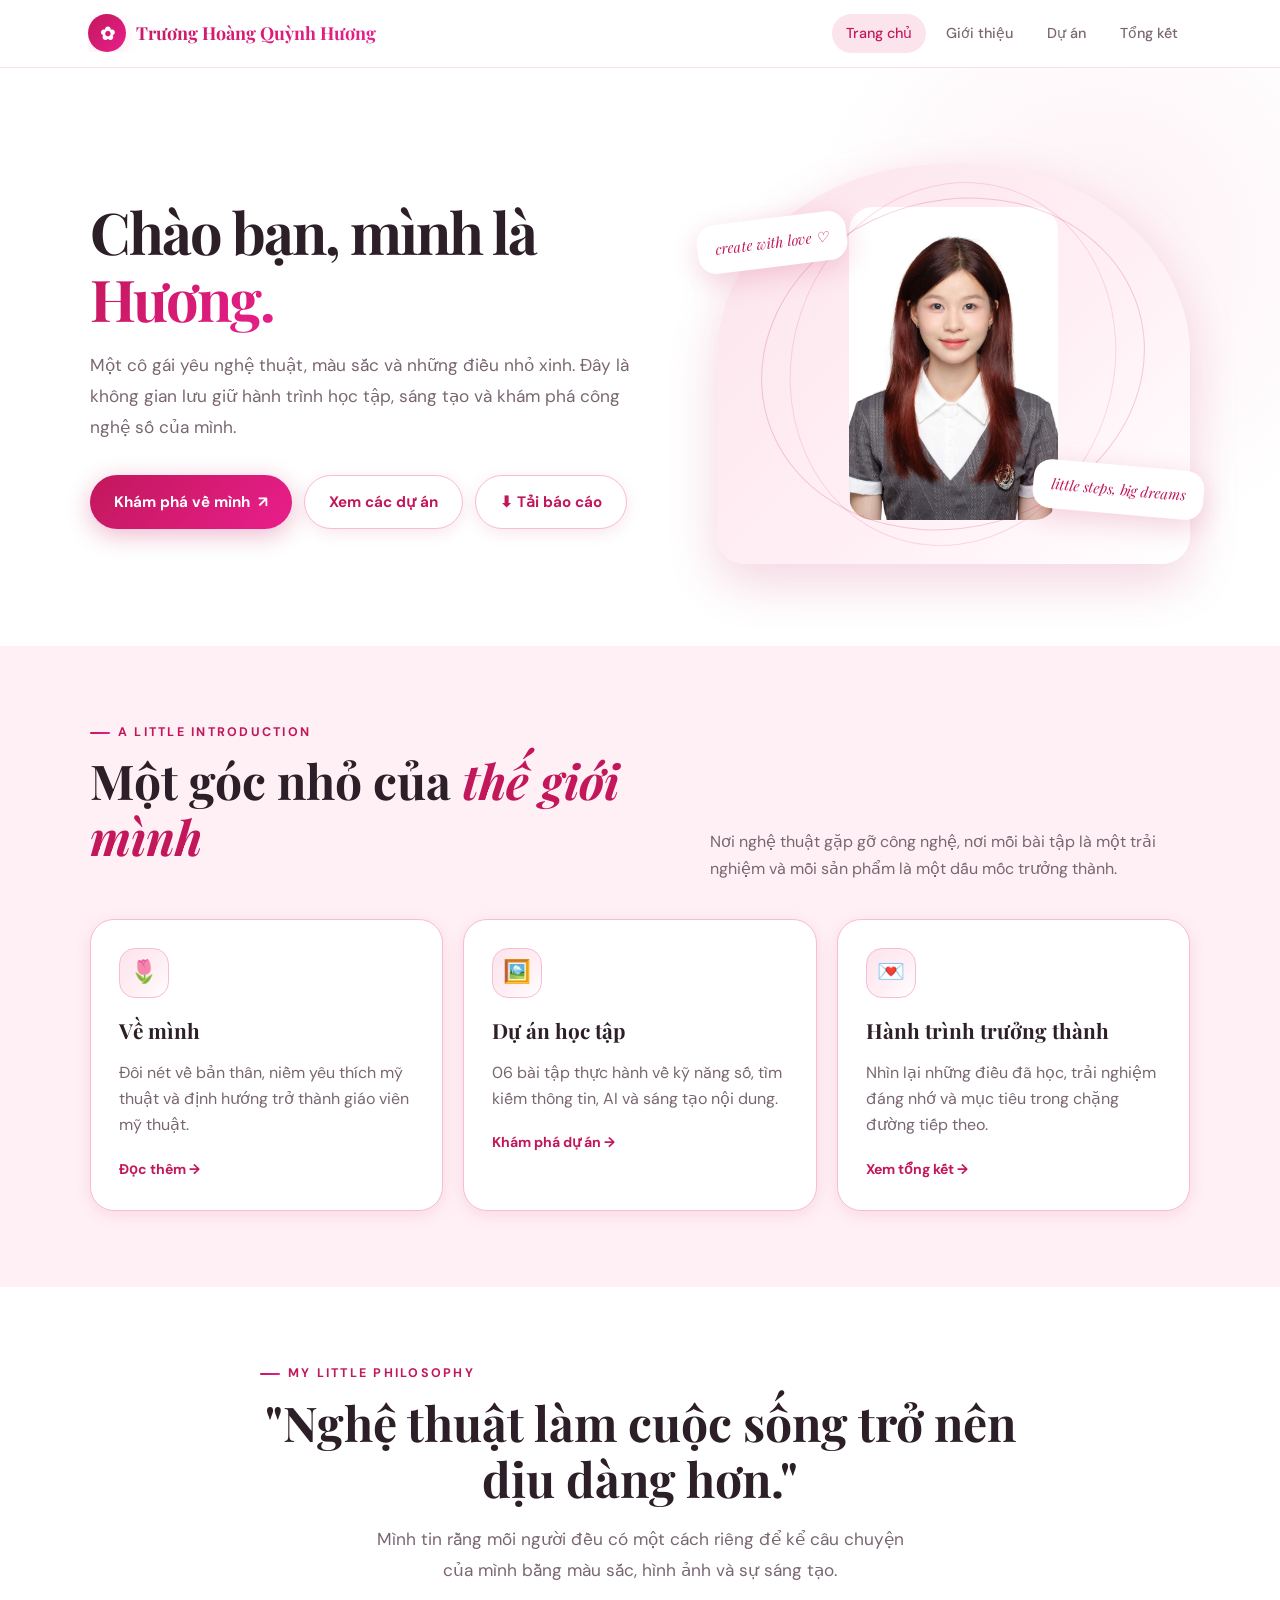
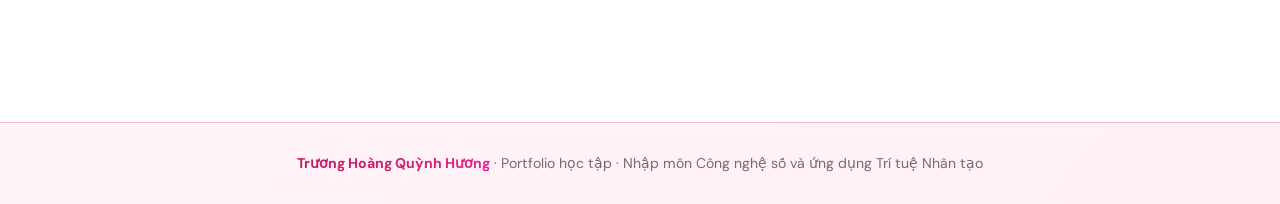
==== index.html @ ae3c42f8 "Add files via upload" ====
<!DOCTYPE html>
<html lang="vi"><head><meta charset="UTF-8"><meta name="viewport" content="width=device-width, initial-scale=1.0">
<meta name="description" content="Portfolio cá nhân sinh viên Sư phạm Mỹ thuật"><title>Trang chủ | Trương Hoàng Quỳnh Hương</title><link rel="stylesheet" href="style.css"></head><body>

<header class="site-header">
 <div class="nav-wrap">
  <a class="brand" href="index.html"><span class="brand-mark">✿</span><span>Trương Hoàng Quỳnh Hương</span></a>
  <button class="menu-toggle" aria-label="Mở menu">☰</button>
  <nav class="nav-links">
   <a href="index.html">Trang chủ</a><a href="about.html">Giới thiệu</a><a href="projects.html">Dự án</a><a href="conclusion.html">Tổng kết</a>
  </nav>
 </div>
</header>
<main>
<section class="hero"><div class="container hero-grid">
 <div>
  <h1>Chào bạn, mình là <em>Hương.</em></h1>
  <p class="lead">Một cô gái yêu nghệ thuật, màu sắc và những điều nhỏ xinh. Đây là không gian lưu giữ hành trình học tập, sáng tạo và khám phá công nghệ số của mình.</p>
  <div class="hero-actions"><a class="btn" href="about.html">Khám phá về mình <span>↗</span></a><a class="btn secondary" href="projects.html">Xem các dự án</a><a class="btn secondary" href="bao-cao.docx" download>⬇ Tải báo cáo</a></div>
 </div>
 <div class="art-frame">
  <div class="float-note note-one">create with love ♡</div>
  <img src="avt.jpg" alt="Trương Hoàng Quỳnh Hương" style="width:50%;height:auto;object-fit:cover;border-radius:24px;display:block;margin:0 auto;">
  <div class="float-note note-two">little steps, big dreams</div>
 </div>
</div></section>
<section class="section soft"><div class="container">
 <div class="section-head"><div><div class="kicker">A little introduction</div><h2>Một góc nhỏ của <em style="color:var(--pink-dark)">thế giới mình</em></h2></div><p>Nơi nghệ thuật gặp gỡ công nghệ, nơi mỗi bài tập là một trải nghiệm và mỗi sản phẩm là một dấu mốc trưởng thành.</p></div>
 <div class="cards">
  <article class="card"><div class="card-icon">🌷</div><h3>Về mình</h3><p>Đôi nét về bản thân, niềm yêu thích mỹ thuật và định hướng trở thành giáo viên mỹ thuật.</p><a class="card-link" href="about.html">Đọc thêm →</a></article>
  <article class="card"><div class="card-icon">🖼️</div><h3>Dự án học tập</h3><p>06 bài tập thực hành về kỹ năng số, tìm kiếm thông tin, AI và sáng tạo nội dung.</p><a class="card-link" href="projects.html">Khám phá dự án →</a></article>
  <article class="card"><div class="card-icon">💌</div><h3>Hành trình trưởng thành</h3><p>Nhìn lại những điều đã học, trải nghiệm đáng nhớ và mục tiêu trong chặng đường tiếp theo.</p><a class="card-link" href="conclusion.html">Xem tổng kết →</a></article>
 </div></div></section>
<section class="section"><div class="container" style="text-align:center;max-width:760px"><div class="kicker">My little philosophy</div><h2>"Nghệ thuật làm cuộc sống trở nên dịu dàng hơn."</h2><p class="lead" style="margin:0 auto">Mình tin rằng mỗi người đều có một cách riêng để kể câu chuyện của mình bằng màu sắc, hình ảnh và sự sáng tạo.</p></div></section>
</main>
<footer class="footer"><div class="container footer-inner"><p><strong>Trương Hoàng Quỳnh Hương</strong> · Portfolio học tập · Nhập môn Công nghệ số và ứng dụng Trí tuệ Nhân tạo</p></div></footer>
<script src="script.js"></script></body></html>
---- style.css ----
@import url('https://fonts.googleapis.com/css2?family=DM+Sans:ital,opsz,wght@0,9..40,400;0,9..40,500;0,9..40,600;0,9..40,700;1,9..40,400&family=Playfair+Display:ital,wght@0,500;0,600;0,700;1,500;1,700&display=swap');

:root {
  --pink:       #e05c8a;
  --pink-dark:  #c2185b;
  --pink-accent:#e91e8c;
  --pink-mid:   #f06292;
  --pink-soft:  #fce4ec;
  --pink-pale:  #fff0f5;
  --ink:        #2d1f27;
  --muted:      #7a6672;
  --cream:      #ffffff;
  --line:       #f8bbd9;
  --white:      #fff;
  --shadow-sm:  0 4px 16px rgba(194,24,91,.10);
  --shadow:     0 18px 50px rgba(194,24,91,.18);
  --shadow-lg:  0 28px 70px rgba(194,24,91,.24);
  --radius:     24px;
  --grad-pink:  linear-gradient(135deg, var(--pink-dark) 0%, var(--pink-accent) 100%);
  --grad-soft:  linear-gradient(135deg, #fce4ec 0%, #fff0f5 60%, #fff 100%);
}

*, *::before, *::after { box-sizing: border-box; }
html { scroll-behavior: smooth; }

body {
  margin: 0;
  background: var(--cream);
  color: var(--ink);
  font-family: 'DM Sans', sans-serif;
  line-height: 1.72;
  -webkit-font-smoothing: antialiased;
}

a { color: inherit; text-decoration: none; }
img { max-width: 100%; display: block; }
button { font: inherit; cursor: pointer; }

/* ───────────── HEADER / NAV ───────────── */
.site-header {
  position: sticky;
  top: 0;
  z-index: 20;
  background: rgba(255,255,255,.88);
  backdrop-filter: blur(18px);
  -webkit-backdrop-filter: blur(18px);
  border-bottom: 1px solid rgba(248,187,217,.5);
  transition: box-shadow .3s;
}
.site-header:is(:hover, :focus-within) { box-shadow: 0 4px 24px rgba(194,24,91,.08); }

.nav-wrap {
  max-width: 1160px;
  margin: auto;
  padding: 14px 28px;
  display: flex;
  align-items: center;
  justify-content: space-between;
  gap: 20px;
}

.brand {
  display: flex;
  align-items: center;
  gap: 10px;
  font-family: 'Playfair Display', serif;
  font-size: clamp(.88rem, 1.4vw, 1.18rem);
  font-weight: 700;
  background: var(--grad-pink);
  -webkit-background-clip: text;
  -webkit-text-fill-color: transparent;
  background-clip: text;
  white-space: nowrap;
  overflow: hidden;
  text-overflow: ellipsis;
  max-width: 340px;
}
.brand-mark {
  width: 38px; height: 38px;
  border-radius: 50%;
  display: grid; place-items: center;
  background: var(--grad-pink);
  font-size: 1.1rem;
  -webkit-text-fill-color: white;
  box-shadow: var(--shadow-sm);
  flex-shrink: 0;
}

.nav-links {
  display: flex;
  align-items: center;
  gap: 6px;
  font-size: .9rem;
  color: var(--muted);
  font-weight: 500;
}
.nav-links a {
  padding: 7px 14px;
  border-radius: 999px;
  transition: background .2s, color .2s;
  position: relative;
}
.nav-links a:hover,
.nav-links a.active {
  color: var(--pink-dark);
  background: var(--pink-soft);
}

.menu-toggle {
  display: none;
  border: 0;
  background: var(--pink-soft);
  border-radius: 12px;
  padding: 9px 12px;
  color: var(--pink-dark);
  transition: background .2s;
}
.menu-toggle:hover { background: #f8bbd9; }

/* ───────────── LAYOUT ───────────── */
main { min-height: 70vh; }
.container { width: min(1100px, calc(100% - 44px)); margin: auto; }

/* ───────────── HERO ───────────── */
.hero {
  padding: 86px 0 72px;
  position: relative;
  overflow: hidden;
}
.hero::before {
  content: '';
  position: absolute;
  top: -120px; right: -120px;
  width: 600px; height: 600px;
  border-radius: 50%;
  background: radial-gradient(circle, rgba(252,228,236,.55) 0%, transparent 70%);
  pointer-events: none;
}

.hero-grid {
  display: grid;
  grid-template-columns: 1.1fr .9fr;
  align-items: center;
  gap: 48px;
  min-height: 420px;
}

.eyebrow {
  display: inline-flex;
  gap: 8px;
  align-items: center;
  color: var(--pink-dark);
  font-size: .78rem;
  font-weight: 700;
  letter-spacing: .18em;
  text-transform: uppercase;
  margin-bottom: 4px;
}

h1, h2, h3 {
  font-family: 'Playfair Display', serif;
  line-height: 1.16;
  margin: 0 0 18px;
}
h1 { font-size: clamp(2.2rem, 4.5vw, 4rem); letter-spacing: -.035em; }
h1 em {
  font-style: normal;
  background: var(--grad-pink);
  -webkit-background-clip: text;
  -webkit-text-fill-color: transparent;
  background-clip: text;
}
h2 { font-size: clamp(2rem, 4vw, 3rem); }
h3 { font-size: 1.3rem; }

.lead {
  font-size: 1.08rem;
  color: var(--muted);
  max-width: 540px;
  line-height: 1.8;
}

.hero-actions {
  display: flex;
  gap: 12px;
  flex-wrap: wrap;
  margin-top: 32px;
}

/* ───────────── BUTTONS ───────────── */
.btn {
  display: inline-flex;
  align-items: center;
  justify-content: center;
  gap: 8px;
  padding: 13px 24px;
  border-radius: 999px;
  background: var(--grad-pink);
  color: white;
  font-weight: 700;
  font-size: .95rem;
  border: none;
  transition: transform .22s, box-shadow .22s;
  box-shadow: 0 6px 24px rgba(194,24,91,.30);
}
.btn:hover {
  transform: translateY(-3px);
  box-shadow: 0 12px 36px rgba(194,24,91,.38);
}
.btn:active { transform: translateY(-1px); }

.btn.secondary {
  background: white;
  color: var(--pink-dark);
  border: 1.5px solid var(--line);
  box-shadow: var(--shadow-sm);
}
.btn.secondary:hover {
  background: var(--pink-pale);
  border-color: var(--pink-mid);
  box-shadow: 0 8px 28px rgba(194,24,91,.14);
}

/* ───────────── ART FRAME ───────────── */
.art-frame {
  position: relative;
  background: var(--grad-soft);
  border-radius: 48% 48% 28px 28px;
  padding: 28px;
  min-height: 400px;
  display: grid;
  place-items: center;
  box-shadow: var(--shadow);
}
.art-frame::before,
.art-frame::after {
  content: '';
  position: absolute;
  border: 1.5px solid rgba(194,24,91,.2);
  border-radius: 50%;
  width: 82%; height: 82%;
  transform: rotate(-16deg);
}
.art-frame::after {
  width: 68%; height: 92%;
  transform: rotate(18deg);
  border-color: rgba(233,30,140,.15);
}

.art-illustration {
  position: relative;
  z-index: 1;
  width: 78%; height: 300px;
  border-radius: 46% 46% 18px 18px;
  background: linear-gradient(160deg, #fff 0% 30%, #f9a8c9 30% 62%, #e05c8a 62%);
  display: flex;
  align-items: center;
  justify-content: center;
  font-size: 6rem;
  box-shadow: 0 12px 40px rgba(194,24,91,.20);
}

.float-note {
  position: absolute;
  z-index: 2;
  background: white;
  padding: 12px 18px;
  border-radius: 18px;
  box-shadow: 0 8px 28px rgba(194,24,91,.18);
  font-family: 'Playfair Display', serif;
  font-size: .9rem;
  color: var(--pink-dark);
  font-style: italic;
  white-space: nowrap;
}
.note-one { left: -20px; top: 54px; transform: rotate(-7deg); }
.note-two { right: -14px; bottom: 50px; transform: rotate(5deg); }

/* ───────────── SECTIONS ───────────── */
.section { padding: 76px 0; }
.section.soft { background: var(--pink-pale); }

.section-head {
  display: flex;
  justify-content: space-between;
  align-items: flex-end;
  gap: 24px;
  margin-bottom: 36px;
}
.section-head p { max-width: 480px; color: var(--muted); margin: 0; }

.kicker {
  color: var(--pink-dark);
  font-size: .78rem;
  text-transform: uppercase;
  letter-spacing: .18em;
  font-weight: 700;
  margin-bottom: 10px;
  display: flex;
  align-items: center;
  gap: 8px;
}
.kicker::before {
  content: '';
  display: inline-block;
  width: 20px; height: 2px;
  background: var(--grad-pink);
  border-radius: 2px;
}

/* ───────────── CARDS ───────────── */
.cards {
  display: grid;
  grid-template-columns: repeat(3, 1fr);
  gap: 20px;
}

.card {
  background: white;
  border: 1px solid var(--line);
  border-radius: var(--radius);
  padding: 28px;
  box-shadow: var(--shadow-sm);
  transition: transform .24s cubic-bezier(.22,1,.36,1), box-shadow .24s;
  position: relative;
  overflow: hidden;
}
.card::before {
  content: '';
  position: absolute;
  top: 0; left: 0; right: 0;
  height: 3px;
  background: var(--grad-pink);
  opacity: 0;
  transition: opacity .24s;
}
.card:hover {
  transform: translateY(-7px);
  box-shadow: var(--shadow);
}
.card:hover::before { opacity: 1; }

.card-icon {
  width: 50px; height: 50px;
  border-radius: 16px;
  background: var(--grad-soft);
  border: 1px solid var(--line);
  display: grid;
  place-items: center;
  font-size: 1.4rem;
  margin-bottom: 20px;
}
.card p { color: var(--muted); margin: 0 0 16px; line-height: 1.65; }
.card-link {
  font-weight: 700;
  color: var(--pink-dark);
  font-size: .88rem;
  display: inline-flex;
  align-items: center;
  gap: 5px;
  transition: gap .2s;
}
.card-link:hover { gap: 9px; }

/* ───────────── PAGE HERO ───────────── */
.page-hero {
  padding: 44px 0 32px;
  background: linear-gradient(135deg, #fff5f9 0%, #fff0f5 50%, #fff 100%);
  position: relative;
  overflow: hidden;
}
.page-hero::after {
  content: '';
  position: absolute;
  bottom: -60px; right: -60px;
  width: 300px; height: 300px;
  border-radius: 50%;
  background: radial-gradient(circle, rgba(252,228,236,.6) 0%, transparent 70%);
  pointer-events: none;
}
.page-hero h1 { font-size: clamp(2.4rem, 5vw, 4rem); margin: 10px 0; }
.page-hero .lead { font-size: .95rem; max-width: none; }

.breadcrumb {
  font-size: .85rem;
  color: var(--muted);
  margin-bottom: 20px;
}
.breadcrumb a {
  color: var(--pink-dark);
  font-weight: 600;
  transition: color .2s;
}
.breadcrumb a:hover { color: var(--pink-accent); }

/* ───────────── CONTENT GRID ───────────── */
.content-grid {
  display: grid;
  grid-template-columns: minmax(0,1fr) 300px;
  gap: 28px;
  align-items: start;
}

.prose-card {
  background: white;
  border: 1px solid var(--line);
  border-radius: var(--radius);
  padding: 32px;
  margin-bottom: 20px;
  box-shadow: var(--shadow-sm);
}
.prose-card p { color: #6b5a63; }
.prose-card ul { color: #6b5a63; padding-left: 22px; }
.prose-card ul li { margin-bottom: 8px; }

.side-card {
  background: var(--pink-pale);
  border: 1px solid var(--line);
  border-radius: var(--radius);
  padding: 26px;
  position: sticky;
  top: 100px;
  box-shadow: var(--shadow-sm);
}

/* ───────────── TAGS ───────────── */
.tag {
  display: inline-block;
  padding: 6px 14px;
  background: white;
  border: 1px solid var(--line);
  color: var(--pink-dark);
  border-radius: 999px;
  font-size: .78rem;
  font-weight: 700;
  margin: 4px;
  transition: background .2s, border-color .2s;
}
.tag:hover { background: var(--pink-soft); border-color: var(--pink-mid); }

/* ───────────── PLACEHOLDER ───────────── */
.placeholder {
  border: 2px dashed #f06292;
  border-radius: 18px;
  padding: 24px;
  background: #fff9fb;
  color: #9a7482;
  text-align: center;
}
.placeholder strong { color: var(--pink-dark); }

/* ───────────── STEPS ───────────── */
.steps {
  counter-reset: step;
  list-style: none;
  padding: 0;
}
.steps li {
  counter-increment: step;
  display: flex;
  gap: 16px;
  margin: 18px 0;
  color: #6b5a63;
  align-items: flex-start;
}
.steps li::before {
  content: counter(step, decimal-leading-zero);
  font-weight: 700;
  color: white;
  background: var(--grad-pink);
  border-radius: 12px;
  padding: 5px 10px;
  height: max-content;
  flex-shrink: 0;
  font-size: .85rem;
  box-shadow: 0 4px 12px rgba(194,24,91,.25);
}

/* ───────────── ART BOARD ───────────── */
.art-board {
  min-height: 180px;
  border-radius: 20px;
  background: repeating-linear-gradient(135deg, #fff7fa, #fff7fa 14px, #fce4ec 14px, #fce4ec 28px);
  display: grid;
  place-items: center;
  text-align: center;
  color: var(--pink-dark);
  padding: 28px;
  font-weight: 500;
}

/* ───────────── PROJECT LIST ───────────── */
.project-list {
  display: grid;
  grid-template-columns: repeat(2, 1fr);
  gap: 18px;
}

.project-item {
  display: flex;
  gap: 18px;
  align-items: flex-start;
  padding: 22px;
  border: 1px solid var(--line);
  border-radius: 22px;
  background: white;
  box-shadow: var(--shadow-sm);
  transition: transform .22s, box-shadow .22s;
}
.project-item:hover {
  transform: translateY(-4px);
  box-shadow: var(--shadow);
}

.project-number {
  flex: 0 0 44px; height: 44px;
  border-radius: 14px;
  background: var(--grad-pink);
  display: grid;
  place-items: center;
  color: white;
  font-weight: 700;
  font-size: .95rem;
  box-shadow: 0 4px 12px rgba(194,24,91,.28);
}
.project-item p { margin: 5px 0 8px; color: var(--muted); font-size: .98rem; }

/* ───────────── FOOTER ───────────── */
.footer {
  background: linear-gradient(135deg, #fff5f9 0%, #fff0f5 100%);
  border-top: 1px solid var(--line);
  padding: 28px 0;
  margin-top: 60px;
}
.footer-inner {
  display: flex;
  justify-content: center;
  align-items: center;
  color: var(--muted);
  font-size: .88rem;
  text-align: center;
}
.footer-inner p { margin: 0; }
.footer strong {
  background: var(--grad-pink);
  -webkit-background-clip: text;
  -webkit-text-fill-color: transparent;
  background-clip: text;
}

/* ───────────── PROGRESS ───────────── */
.progress-line {
  height: 6px;
  background: var(--pink-soft);
  border-radius: 9px;
  overflow: hidden;
  margin: 16px 0;
}
.progress-line span {
  display: block;
  width: 100%; height: 100%;
  background: var(--grad-pink);
  border-radius: 9px;
}

/* ───────────── UTILITIES ───────────── */
.small { font-size: .86rem; color: var(--muted); }

/* ───────────── RESPONSIVE ───────────── */
@media (max-width: 820px) {
  .hero-grid,
  .content-grid { grid-template-columns: 1fr; }
  .art-frame { max-width: 500px; margin: 16px auto 0; width: 100%; }
  .cards { grid-template-columns: repeat(2, 1fr); }
  .side-card { position: static; }
  .nav-links {
    display: none;
    position: absolute;
    top: 67px; left: 0; right: 0;
    background: rgba(255,255,255,.97);
    backdrop-filter: blur(14px);
    padding: 16px 20px 22px;
    flex-direction: column;
    align-items: flex-start;
    border-bottom: 1px solid var(--line);
    gap: 4px;
    box-shadow: 0 12px 32px rgba(194,24,91,.10);
  }
  .nav-links.open { display: flex; }
  .menu-toggle { display: block; }
}

@media (max-width: 560px) {
  .container { width: min(100% - 28px, 1100px); }
  .nav-wrap { padding: 12px 16px; }
  .hero { padding: 52px 0 44px; }
  .cards,
  .project-list { grid-template-columns: 1fr; }
  .section { padding: 52px 0; }
  .section-head { display: block; }
  .prose-card { padding: 24px; }
  .art-frame { min-height: 320px; }
  .art-illustration { height: 240px; }

}

/* ── TASK MEDIA & TABLES ENHANCEMENTS ── */
.img-grid-2 {
  display: grid;
  grid-template-columns: repeat(auto-fit, minmax(220px, 1fr));
  gap: 14px;
  margin: 14px 0;
}
.img-card {
  background: #fdfafb;
  border: 1px solid var(--line);
  border-radius: 14px;
  overflow: hidden;
  box-shadow: 0 4px 12px rgba(194,24,91,.06);
  transition: transform .2s, box-shadow .2s;
}
.img-card:hover {
  transform: translateY(-2px);
  box-shadow: 0 8px 20px rgba(194,24,91,.12);
}
.img-card img {
  width: 100%;
  height: auto;
  display: block;
}
.img-card .img-caption {
  padding: 8px 12px;
  font-size: .78rem;
  color: var(--muted);
  text-align: center;
  background: #fff;
  border-top: 1px solid rgba(248,187,217,.3);
}
.table-responsive {
  overflow-x: auto;
  margin: 16px 0;
  border-radius: 12px;
  border: 1px solid #e8d0d8;
}
.styled-table {
  width: 100%;
  border-collapse: collapse;
  font-size: .84rem;
  background: #fff;
}
.styled-table th {
  background: var(--pink-soft);
  color: var(--pink-dark);
  padding: 10px 12px;
  text-align: left;
  border-bottom: 1px solid #e0bec6;
  font-weight: 600;
}
.styled-table td {
  padding: 10px 12px;
  border-bottom: 1px solid #f2e1e7;
  vertical-align: top;
  color: #55444e;
}
.styled-table tr:nth-child(even) {
  background: #fdfafb;
}
.prompt-box {
  background: #fff9fb;
  border: 1px solid var(--line);
  border-left: 4px solid var(--pink-dark);
  border-radius: 12px;
  padding: 16px;
  margin: 16px 0;
}
.prompt-badge {
  display: inline-block;
  padding: 3px 10px;
  border-radius: 999px;
  font-size: .75rem;
  font-weight: 700;
  margin-bottom: 8px;
}
.badge-basic { background: #f0f0f0; color: #555; }
.badge-improved { background: #fff3e0; color: #b76e00; }
.badge-advanced { background: var(--pink-soft); color: var(--pink-dark); }
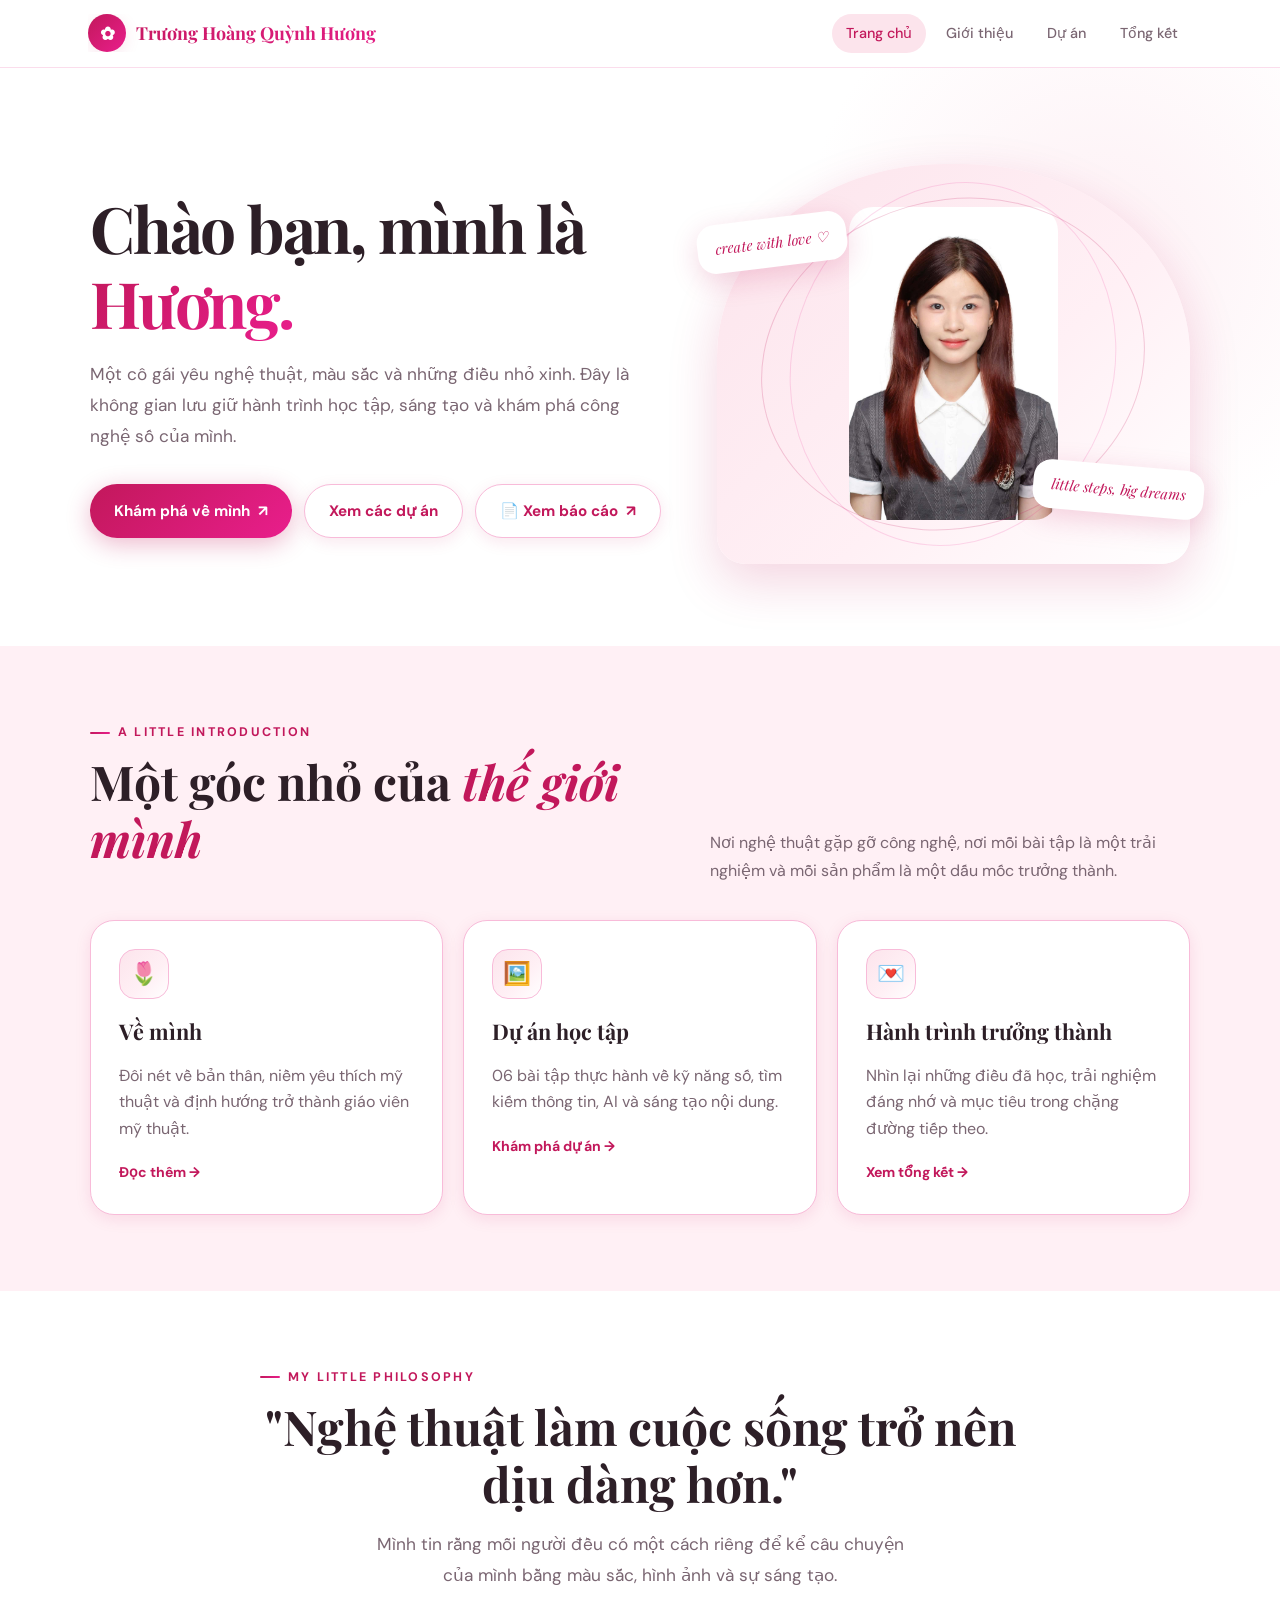
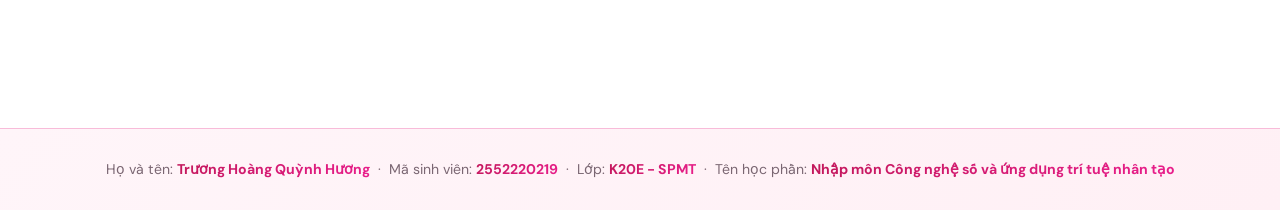
==== commit fa3be83b: "Add files via upload" ====
--- a/index.html
+++ b/index.html
@@ -1,37 +1,37 @@
-<!DOCTYPE html>
-<html lang="vi"><head><meta charset="UTF-8"><meta name="viewport" content="width=device-width, initial-scale=1.0">
-<meta name="description" content="Portfolio cá nhân sinh viên Sư phạm Mỹ thuật"><title>Trang chủ | Trương Hoàng Quỳnh Hương</title><link rel="stylesheet" href="style.css"></head><body>
-
-<header class="site-header">
- <div class="nav-wrap">
-  <a class="brand" href="index.html"><span class="brand-mark">✿</span><span>Trương Hoàng Quỳnh Hương</span></a>
-  <button class="menu-toggle" aria-label="Mở menu">☰</button>
-  <nav class="nav-links">
-   <a href="index.html">Trang chủ</a><a href="about.html">Giới thiệu</a><a href="projects.html">Dự án</a><a href="conclusion.html">Tổng kết</a>
-  </nav>
- </div>
-</header>
-<main>
-<section class="hero"><div class="container hero-grid">
- <div>
-  <h1>Chào bạn, mình là <em>Hương.</em></h1>
-  <p class="lead">Một cô gái yêu nghệ thuật, màu sắc và những điều nhỏ xinh. Đây là không gian lưu giữ hành trình học tập, sáng tạo và khám phá công nghệ số của mình.</p>
-  <div class="hero-actions"><a class="btn" href="about.html">Khám phá về mình <span>↗</span></a><a class="btn secondary" href="projects.html">Xem các dự án</a><a class="btn secondary" href="bao-cao.docx" download>⬇ Tải báo cáo</a></div>
- </div>
- <div class="art-frame">
-  <div class="float-note note-one">create with love ♡</div>
-  <img src="avt.jpg" alt="Trương Hoàng Quỳnh Hương" style="width:50%;height:auto;object-fit:cover;border-radius:24px;display:block;margin:0 auto;">
-  <div class="float-note note-two">little steps, big dreams</div>
- </div>
-</div></section>
-<section class="section soft"><div class="container">
- <div class="section-head"><div><div class="kicker">A little introduction</div><h2>Một góc nhỏ của <em style="color:var(--pink-dark)">thế giới mình</em></h2></div><p>Nơi nghệ thuật gặp gỡ công nghệ, nơi mỗi bài tập là một trải nghiệm và mỗi sản phẩm là một dấu mốc trưởng thành.</p></div>
- <div class="cards">
-  <article class="card"><div class="card-icon">🌷</div><h3>Về mình</h3><p>Đôi nét về bản thân, niềm yêu thích mỹ thuật và định hướng trở thành giáo viên mỹ thuật.</p><a class="card-link" href="about.html">Đọc thêm →</a></article>
-  <article class="card"><div class="card-icon">🖼️</div><h3>Dự án học tập</h3><p>06 bài tập thực hành về kỹ năng số, tìm kiếm thông tin, AI và sáng tạo nội dung.</p><a class="card-link" href="projects.html">Khám phá dự án →</a></article>
-  <article class="card"><div class="card-icon">💌</div><h3>Hành trình trưởng thành</h3><p>Nhìn lại những điều đã học, trải nghiệm đáng nhớ và mục tiêu trong chặng đường tiếp theo.</p><a class="card-link" href="conclusion.html">Xem tổng kết →</a></article>
- </div></div></section>
-<section class="section"><div class="container" style="text-align:center;max-width:760px"><div class="kicker">My little philosophy</div><h2>"Nghệ thuật làm cuộc sống trở nên dịu dàng hơn."</h2><p class="lead" style="margin:0 auto">Mình tin rằng mỗi người đều có một cách riêng để kể câu chuyện của mình bằng màu sắc, hình ảnh và sự sáng tạo.</p></div></section>
-</main>
-<footer class="footer"><div class="container footer-inner"><p><strong>Trương Hoàng Quỳnh Hương</strong> · Portfolio học tập · Nhập môn Công nghệ số và ứng dụng Trí tuệ Nhân tạo</p></div></footer>
+<!DOCTYPE html>
+<html lang="vi"><head><meta charset="UTF-8"><meta name="viewport" content="width=device-width, initial-scale=1.0">
+<meta name="description" content="Portfolio cá nhân sinh viên Sư phạm Mỹ thuật"><title>Trang chủ | Trương Hoàng Quỳnh Hương</title><link rel="stylesheet" href="style.css"></head><body>
+
+<header class="site-header">
+ <div class="nav-wrap">
+  <a class="brand" href="index.html"><span class="brand-mark">✿</span><span>Trương Hoàng Quỳnh Hương</span></a>
+  <button class="menu-toggle" aria-label="Mở menu">☰</button>
+  <nav class="nav-links">
+   <a href="index.html">Trang chủ</a><a href="about.html">Giới thiệu</a><a href="projects.html">Dự án</a><a href="conclusion.html">Tổng kết</a>
+  </nav>
+ </div>
+</header>
+<main>
+<section class="hero"><div class="container hero-grid">
+ <div>
+  <h1>Chào bạn, mình là <em>Hương.</em></h1>
+  <p class="lead">Một cô gái yêu nghệ thuật, màu sắc và những điều nhỏ xinh. Đây là không gian lưu giữ hành trình học tập, sáng tạo và khám phá công nghệ số của mình.</p>
+  <div class="hero-actions"><a class="btn" href="about.html">Khám phá về mình <span>↗</span></a><a class="btn secondary" href="projects.html">Xem các dự án</a><a class="btn secondary" href="https://docs.google.com/document/d/1KdRM1V6YYMe1girw7puRGU_rV5-FP_Ip/edit?usp=sharing&ouid=115263316777521727279&rtpof=true&sd=true" target="_blank" rel="noopener noreferrer">📄 Xem báo cáo <span>↗</span></a></div>
+ </div>
+ <div class="art-frame">
+  <div class="float-note note-one">create with love ♡</div>
+  <img src="avt.jpg" alt="Trương Hoàng Quỳnh Hương" style="width:50%;height:auto;object-fit:cover;border-radius:24px;display:block;margin:0 auto;">
+  <div class="float-note note-two">little steps, big dreams</div>
+ </div>
+</div></section>
+<section class="section soft"><div class="container">
+ <div class="section-head"><div><div class="kicker">A little introduction</div><h2>Một góc nhỏ của <em style="color:var(--pink-dark)">thế giới mình</em></h2></div><p>Nơi nghệ thuật gặp gỡ công nghệ, nơi mỗi bài tập là một trải nghiệm và mỗi sản phẩm là một dấu mốc trưởng thành.</p></div>
+ <div class="cards">
+  <article class="card"><div class="card-icon">🌷</div><h3>Về mình</h3><p>Đôi nét về bản thân, niềm yêu thích mỹ thuật và định hướng trở thành giáo viên mỹ thuật.</p><a class="card-link" href="about.html">Đọc thêm →</a></article>
+  <article class="card"><div class="card-icon">🖼️</div><h3>Dự án học tập</h3><p>06 bài tập thực hành về kỹ năng số, tìm kiếm thông tin, AI và sáng tạo nội dung.</p><a class="card-link" href="projects.html">Khám phá dự án →</a></article>
+  <article class="card"><div class="card-icon">💌</div><h3>Hành trình trưởng thành</h3><p>Nhìn lại những điều đã học, trải nghiệm đáng nhớ và mục tiêu trong chặng đường tiếp theo.</p><a class="card-link" href="conclusion.html">Xem tổng kết →</a></article>
+ </div></div></section>
+<section class="section"><div class="container" style="text-align:center;max-width:760px"><div class="kicker">My little philosophy</div><h2>"Nghệ thuật làm cuộc sống trở nên dịu dàng hơn."</h2><p class="lead" style="margin:0 auto">Mình tin rằng mỗi người đều có một cách riêng để kể câu chuyện của mình bằng màu sắc, hình ảnh và sự sáng tạo.</p></div></section>
+</main>
+<footer class="footer"><div class="container footer-inner"><p style="line-height:1.8">Họ và tên: <strong>Trương Hoàng Quỳnh Hương</strong> &nbsp;·&nbsp; Mã sinh viên: <strong>2552220219</strong> &nbsp;·&nbsp; Lớp: <strong>K20E - SPMT</strong> &nbsp;·&nbsp; Tên học phần: <strong>Nhập môn Công nghệ số và ứng dụng trí tuệ nhân tạo</strong></p></div></footer>
 <script src="script.js"></script></body></html>
--- a/style.css
+++ b/style.css
@@ -1,609 +1,819 @@
-
-@import url('https://fonts.googleapis.com/css2?family=DM+Sans:ital,opsz,wght@0,9..40,400;0,9..40,500;0,9..40,600;0,9..40,700;1,9..40,400&family=Playfair+Display:ital,wght@0,500;0,600;0,700;1,500;1,700&display=swap');
-
-:root {
-  --pink:       #e05c8a;
-  --pink-dark:  #c2185b;
-  --pink-accent:#e91e8c;
-  --pink-mid:   #f06292;
-  --pink-soft:  #fce4ec;
-  --pink-pale:  #fff0f5;
-  --ink:        #2d1f27;
-  --muted:      #7a6672;
-  --cream:      #ffffff;
-  --line:       #f8bbd9;
-  --white:      #fff;
-  --shadow-sm:  0 4px 16px rgba(194,24,91,.10);
-  --shadow:     0 18px 50px rgba(194,24,91,.18);
-  --shadow-lg:  0 28px 70px rgba(194,24,91,.24);
-  --radius:     24px;
-  --grad-pink:  linear-gradient(135deg, var(--pink-dark) 0%, var(--pink-accent) 100%);
-  --grad-soft:  linear-gradient(135deg, #fce4ec 0%, #fff0f5 60%, #fff 100%);
-}
-
-*, *::before, *::after { box-sizing: border-box; }
-html { scroll-behavior: smooth; }
-
-body {
-  margin: 0;
-  background: var(--cream);
-  color: var(--ink);
-  font-family: 'DM Sans', sans-serif;
-  line-height: 1.72;
-  -webkit-font-smoothing: antialiased;
-}
-
-a { color: inherit; text-decoration: none; }
-img { max-width: 100%; display: block; }
-button { font: inherit; cursor: pointer; }
-
-/* ───────────── HEADER / NAV ───────────── */
-.site-header {
-  position: sticky;
-  top: 0;
-  z-index: 20;
-  background: rgba(255,255,255,.88);
-  backdrop-filter: blur(18px);
-  -webkit-backdrop-filter: blur(18px);
-  border-bottom: 1px solid rgba(248,187,217,.5);
-  transition: box-shadow .3s;
-}
-.site-header:is(:hover, :focus-within) { box-shadow: 0 4px 24px rgba(194,24,91,.08); }
-
-.nav-wrap {
-  max-width: 1160px;
-  margin: auto;
-  padding: 14px 28px;
-  display: flex;
-  align-items: center;
-  justify-content: space-between;
-  gap: 20px;
-}
-
-.brand {
-  display: flex;
-  align-items: center;
-  gap: 10px;
-  font-family: 'Playfair Display', serif;
-  font-size: clamp(.88rem, 1.4vw, 1.18rem);
-  font-weight: 700;
-  background: var(--grad-pink);
-  -webkit-background-clip: text;
-  -webkit-text-fill-color: transparent;
-  background-clip: text;
-  white-space: nowrap;
-  overflow: hidden;
-  text-overflow: ellipsis;
-  max-width: 340px;
-}
-.brand-mark {
-  width: 38px; height: 38px;
-  border-radius: 50%;
-  display: grid; place-items: center;
-  background: var(--grad-pink);
-  font-size: 1.1rem;
-  -webkit-text-fill-color: white;
-  box-shadow: var(--shadow-sm);
-  flex-shrink: 0;
-}
-
-.nav-links {
-  display: flex;
-  align-items: center;
-  gap: 6px;
-  font-size: .9rem;
-  color: var(--muted);
-  font-weight: 500;
-}
-.nav-links a {
-  padding: 7px 14px;
-  border-radius: 999px;
-  transition: background .2s, color .2s;
-  position: relative;
-}
-.nav-links a:hover,
-.nav-links a.active {
-  color: var(--pink-dark);
-  background: var(--pink-soft);
-}
-
-.menu-toggle {
-  display: none;
-  border: 0;
-  background: var(--pink-soft);
-  border-radius: 12px;
-  padding: 9px 12px;
-  color: var(--pink-dark);
-  transition: background .2s;
-}
-.menu-toggle:hover { background: #f8bbd9; }
-
-/* ───────────── LAYOUT ───────────── */
-main { min-height: 70vh; }
-.container { width: min(1100px, calc(100% - 44px)); margin: auto; }
-
-/* ───────────── HERO ───────────── */
-.hero {
-  padding: 86px 0 72px;
-  position: relative;
-  overflow: hidden;
-}
-.hero::before {
-  content: '';
-  position: absolute;
-  top: -120px; right: -120px;
-  width: 600px; height: 600px;
-  border-radius: 50%;
-  background: radial-gradient(circle, rgba(252,228,236,.55) 0%, transparent 70%);
-  pointer-events: none;
-}
-
-.hero-grid {
-  display: grid;
-  grid-template-columns: 1.1fr .9fr;
-  align-items: center;
-  gap: 48px;
-  min-height: 420px;
-}
-
-.eyebrow {
-  display: inline-flex;
-  gap: 8px;
-  align-items: center;
-  color: var(--pink-dark);
-  font-size: .78rem;
-  font-weight: 700;
-  letter-spacing: .18em;
-  text-transform: uppercase;
-  margin-bottom: 4px;
-}
-
-h1, h2, h3 {
-  font-family: 'Playfair Display', serif;
-  line-height: 1.16;
-  margin: 0 0 18px;
-}
-h1 { font-size: clamp(2.2rem, 4.5vw, 4rem); letter-spacing: -.035em; }
-h1 em {
-  font-style: normal;
-  background: var(--grad-pink);
-  -webkit-background-clip: text;
-  -webkit-text-fill-color: transparent;
-  background-clip: text;
-}
-h2 { font-size: clamp(2rem, 4vw, 3rem); }
-h3 { font-size: 1.3rem; }
-
-.lead {
-  font-size: 1.08rem;
-  color: var(--muted);
-  max-width: 540px;
-  line-height: 1.8;
-}
-
-.hero-actions {
-  display: flex;
-  gap: 12px;
-  flex-wrap: wrap;
-  margin-top: 32px;
-}
-
-/* ───────────── BUTTONS ───────────── */
-.btn {
-  display: inline-flex;
-  align-items: center;
-  justify-content: center;
-  gap: 8px;
-  padding: 13px 24px;
-  border-radius: 999px;
-  background: var(--grad-pink);
-  color: white;
-  font-weight: 700;
-  font-size: .95rem;
-  border: none;
-  transition: transform .22s, box-shadow .22s;
-  box-shadow: 0 6px 24px rgba(194,24,91,.30);
-}
-.btn:hover {
-  transform: translateY(-3px);
-  box-shadow: 0 12px 36px rgba(194,24,91,.38);
-}
-.btn:active { transform: translateY(-1px); }
-
-.btn.secondary {
-  background: white;
-  color: var(--pink-dark);
-  border: 1.5px solid var(--line);
-  box-shadow: var(--shadow-sm);
-}
-.btn.secondary:hover {
-  background: var(--pink-pale);
-  border-color: var(--pink-mid);
-  box-shadow: 0 8px 28px rgba(194,24,91,.14);
-}
-
-/* ───────────── ART FRAME ───────────── */
-.art-frame {
-  position: relative;
-  background: var(--grad-soft);
-  border-radius: 48% 48% 28px 28px;
-  padding: 28px;
-  min-height: 400px;
-  display: grid;
-  place-items: center;
-  box-shadow: var(--shadow);
-}
-.art-frame::before,
-.art-frame::after {
-  content: '';
-  position: absolute;
-  border: 1.5px solid rgba(194,24,91,.2);
-  border-radius: 50%;
-  width: 82%; height: 82%;
-  transform: rotate(-16deg);
-}
-.art-frame::after {
-  width: 68%; height: 92%;
-  transform: rotate(18deg);
-  border-color: rgba(233,30,140,.15);
-}
-
-.art-illustration {
-  position: relative;
-  z-index: 1;
-  width: 78%; height: 300px;
-  border-radius: 46% 46% 18px 18px;
-  background: linear-gradient(160deg, #fff 0% 30%, #f9a8c9 30% 62%, #e05c8a 62%);
-  display: flex;
-  align-items: center;
-  justify-content: center;
-  font-size: 6rem;
-  box-shadow: 0 12px 40px rgba(194,24,91,.20);
-}
-
-.float-note {
-  position: absolute;
-  z-index: 2;
-  background: white;
-  padding: 12px 18px;
-  border-radius: 18px;
-  box-shadow: 0 8px 28px rgba(194,24,91,.18);
-  font-family: 'Playfair Display', serif;
-  font-size: .9rem;
-  color: var(--pink-dark);
-  font-style: italic;
-  white-space: nowrap;
-}
-.note-one { left: -20px; top: 54px; transform: rotate(-7deg); }
-.note-two { right: -14px; bottom: 50px; transform: rotate(5deg); }
-
-/* ───────────── SECTIONS ───────────── */
-.section { padding: 76px 0; }
-.section.soft { background: var(--pink-pale); }
-
-.section-head {
-  display: flex;
-  justify-content: space-between;
-  align-items: flex-end;
-  gap: 24px;
-  margin-bottom: 36px;
-}
-.section-head p { max-width: 480px; color: var(--muted); margin: 0; }
-
-.kicker {
-  color: var(--pink-dark);
-  font-size: .78rem;
-  text-transform: uppercase;
-  letter-spacing: .18em;
-  font-weight: 700;
-  margin-bottom: 10px;
-  display: flex;
-  align-items: center;
-  gap: 8px;
-}
-.kicker::before {
-  content: '';
-  display: inline-block;
-  width: 20px; height: 2px;
-  background: var(--grad-pink);
-  border-radius: 2px;
-}
-
-/* ───────────── CARDS ───────────── */
-.cards {
-  display: grid;
-  grid-template-columns: repeat(3, 1fr);
-  gap: 20px;
-}
-
-.card {
-  background: white;
-  border: 1px solid var(--line);
-  border-radius: var(--radius);
-  padding: 28px;
-  box-shadow: var(--shadow-sm);
-  transition: transform .24s cubic-bezier(.22,1,.36,1), box-shadow .24s;
-  position: relative;
-  overflow: hidden;
-}
-.card::before {
-  content: '';
-  position: absolute;
-  top: 0; left: 0; right: 0;
-  height: 3px;
-  background: var(--grad-pink);
-  opacity: 0;
-  transition: opacity .24s;
-}
-.card:hover {
-  transform: translateY(-7px);
-  box-shadow: var(--shadow);
-}
-.card:hover::before { opacity: 1; }
-
-.card-icon {
-  width: 50px; height: 50px;
-  border-radius: 16px;
-  background: var(--grad-soft);
-  border: 1px solid var(--line);
-  display: grid;
-  place-items: center;
-  font-size: 1.4rem;
-  margin-bottom: 20px;
-}
-.card p { color: var(--muted); margin: 0 0 16px; line-height: 1.65; }
-.card-link {
-  font-weight: 700;
-  color: var(--pink-dark);
-  font-size: .88rem;
-  display: inline-flex;
-  align-items: center;
-  gap: 5px;
-  transition: gap .2s;
-}
-.card-link:hover { gap: 9px; }
-
-/* ───────────── PAGE HERO ───────────── */
-.page-hero {
-  padding: 44px 0 32px;
-  background: linear-gradient(135deg, #fff5f9 0%, #fff0f5 50%, #fff 100%);
-  position: relative;
-  overflow: hidden;
-}
-.page-hero::after {
-  content: '';
-  position: absolute;
-  bottom: -60px; right: -60px;
-  width: 300px; height: 300px;
-  border-radius: 50%;
-  background: radial-gradient(circle, rgba(252,228,236,.6) 0%, transparent 70%);
-  pointer-events: none;
-}
-.page-hero h1 { font-size: clamp(2.4rem, 5vw, 4rem); margin: 10px 0; }
-.page-hero .lead { font-size: .95rem; max-width: none; }
-
-.breadcrumb {
-  font-size: .85rem;
-  color: var(--muted);
-  margin-bottom: 20px;
-}
-.breadcrumb a {
-  color: var(--pink-dark);
-  font-weight: 600;
-  transition: color .2s;
-}
-.breadcrumb a:hover { color: var(--pink-accent); }
-
-/* ───────────── CONTENT GRID ───────────── */
-.content-grid {
-  display: grid;
-  grid-template-columns: minmax(0,1fr) 300px;
-  gap: 28px;
-  align-items: start;
-}
-
-.prose-card {
-  background: white;
-  border: 1px solid var(--line);
-  border-radius: var(--radius);
-  padding: 32px;
-  margin-bottom: 20px;
-  box-shadow: var(--shadow-sm);
-}
-.prose-card p { color: #6b5a63; }
-.prose-card ul { color: #6b5a63; padding-left: 22px; }
-.prose-card ul li { margin-bottom: 8px; }
-
-.side-card {
-  background: var(--pink-pale);
-  border: 1px solid var(--line);
-  border-radius: var(--radius);
-  padding: 26px;
-  position: sticky;
-  top: 100px;
-  box-shadow: var(--shadow-sm);
-}
-
-/* ───────────── TAGS ───────────── */
-.tag {
-  display: inline-block;
-  padding: 6px 14px;
-  background: white;
-  border: 1px solid var(--line);
-  color: var(--pink-dark);
-  border-radius: 999px;
-  font-size: .78rem;
-  font-weight: 700;
-  margin: 4px;
-  transition: background .2s, border-color .2s;
-}
-.tag:hover { background: var(--pink-soft); border-color: var(--pink-mid); }
-
-/* ───────────── PLACEHOLDER ───────────── */
-.placeholder {
-  border: 2px dashed #f06292;
-  border-radius: 18px;
-  padding: 24px;
-  background: #fff9fb;
-  color: #9a7482;
-  text-align: center;
-}
-.placeholder strong { color: var(--pink-dark); }
-
-/* ───────────── STEPS ───────────── */
-.steps {
-  counter-reset: step;
-  list-style: none;
-  padding: 0;
-}
-.steps li {
-  counter-increment: step;
-  display: flex;
-  gap: 16px;
-  margin: 18px 0;
-  color: #6b5a63;
-  align-items: flex-start;
-}
-.steps li::before {
-  content: counter(step, decimal-leading-zero);
-  font-weight: 700;
-  color: white;
-  background: var(--grad-pink);
-  border-radius: 12px;
-  padding: 5px 10px;
-  height: max-content;
-  flex-shrink: 0;
-  font-size: .85rem;
-  box-shadow: 0 4px 12px rgba(194,24,91,.25);
-}
-
-/* ───────────── ART BOARD ───────────── */
-.art-board {
-  min-height: 180px;
-  border-radius: 20px;
-  background: repeating-linear-gradient(135deg, #fff7fa, #fff7fa 14px, #fce4ec 14px, #fce4ec 28px);
-  display: grid;
-  place-items: center;
-  text-align: center;
-  color: var(--pink-dark);
-  padding: 28px;
-  font-weight: 500;
-}
-
-/* ───────────── PROJECT LIST ───────────── */
-.project-list {
-  display: grid;
-  grid-template-columns: repeat(2, 1fr);
-  gap: 18px;
-}
-
-.project-item {
-  display: flex;
-  gap: 18px;
-  align-items: flex-start;
-  padding: 22px;
-  border: 1px solid var(--line);
-  border-radius: 22px;
-  background: white;
-  box-shadow: var(--shadow-sm);
-  transition: transform .22s, box-shadow .22s;
-}
-.project-item:hover {
-  transform: translateY(-4px);
-  box-shadow: var(--shadow);
-}
-
-.project-number {
-  flex: 0 0 44px; height: 44px;
-  border-radius: 14px;
-  background: var(--grad-pink);
-  display: grid;
-  place-items: center;
-  color: white;
-  font-weight: 700;
-  font-size: .95rem;
-  box-shadow: 0 4px 12px rgba(194,24,91,.28);
-}
-.project-item p { margin: 5px 0 8px; color: var(--muted); font-size: .98rem; }
-
-/* ───────────── FOOTER ───────────── */
-.footer {
-  background: linear-gradient(135deg, #fff5f9 0%, #fff0f5 100%);
-  border-top: 1px solid var(--line);
-  padding: 28px 0;
-  margin-top: 60px;
-}
-.footer-inner {
-  display: flex;
-  justify-content: center;
-  align-items: center;
-  color: var(--muted);
-  font-size: .88rem;
-  text-align: center;
-}
-.footer-inner p { margin: 0; }
-.footer strong {
-  background: var(--grad-pink);
-  -webkit-background-clip: text;
-  -webkit-text-fill-color: transparent;
-  background-clip: text;
-}
-
-/* ───────────── PROGRESS ───────────── */
-.progress-line {
-  height: 6px;
-  background: var(--pink-soft);
-  border-radius: 9px;
-  overflow: hidden;
-  margin: 16px 0;
-}
-.progress-line span {
-  display: block;
-  width: 100%; height: 100%;
-  background: var(--grad-pink);
-  border-radius: 9px;
-}
-
-/* ───────────── UTILITIES ───────────── */
-.small { font-size: .86rem; color: var(--muted); }
-
-/* ───────────── RESPONSIVE ───────────── */
-@media (max-width: 820px) {
-  .hero-grid,
-  .content-grid { grid-template-columns: 1fr; }
-  .art-frame { max-width: 500px; margin: 16px auto 0; width: 100%; }
-  .cards { grid-template-columns: repeat(2, 1fr); }
-  .side-card { position: static; }
-  .nav-links {
-    display: none;
-    position: absolute;
-    top: 67px; left: 0; right: 0;
-    background: rgba(255,255,255,.97);
-    backdrop-filter: blur(14px);
-    padding: 16px 20px 22px;
-    flex-direction: column;
-    align-items: flex-start;
-    border-bottom: 1px solid var(--line);
-    gap: 4px;
-    box-shadow: 0 12px 32px rgba(194,24,91,.10);
-  }
-  .nav-links.open { display: flex; }
-  .menu-toggle { display: block; }
-}
-
-@media (max-width: 560px) {
-  .container { width: min(100% - 28px, 1100px); }
-  .nav-wrap { padding: 12px 16px; }
-  .hero { padding: 52px 0 44px; }
-  .cards,
-  .project-list { grid-template-columns: 1fr; }
-  .section { padding: 52px 0; }
-  .section-head { display: block; }
-  .prose-card { padding: 24px; }
-  .art-frame { min-height: 320px; }
-  .art-illustration { height: 240px; }
-
-}
+
+@import url('https://fonts.googleapis.com/css2?family=DM+Sans:ital,opsz,wght@0,9..40,400;0,9..40,500;0,9..40,600;0,9..40,700;1,9..40,400&family=Playfair+Display:ital,wght@0,500;0,600;0,700;1,500;1,700&display=swap');
+
+:root {
+  --pink:       #e05c8a;
+  --pink-dark:  #c2185b;
+  --pink-accent:#e91e8c;
+  --pink-mid:   #f06292;
+  --pink-soft:  #fce4ec;
+  --pink-pale:  #fff0f5;
+  --ink:        #2d1f27;
+  --muted:      #7a6672;
+  --cream:      #ffffff;
+  --line:       #f8bbd9;
+  --white:      #fff;
+  --shadow-sm:  0 4px 16px rgba(194,24,91,.10);
+  --shadow:     0 18px 50px rgba(194,24,91,.18);
+  --shadow-lg:  0 28px 70px rgba(194,24,91,.24);
+  --radius:     24px;
+  --grad-pink:  linear-gradient(135deg, var(--pink-dark) 0%, var(--pink-accent) 100%);
+  --grad-soft:  linear-gradient(135deg, #fce4ec 0%, #fff0f5 60%, #fff 100%);
+}
+
+*, *::before, *::after { box-sizing: border-box; }
+html {
+  scroll-behavior: smooth;
+  overflow-x: hidden;
+}
+
+body {
+  margin: 0;
+  background: var(--cream);
+  color: var(--ink);
+  font-family: 'DM Sans', sans-serif;
+  line-height: 1.72;
+  -webkit-font-smoothing: antialiased;
+  overflow-x: hidden;
+  max-width: 100vw;
+}
+
+a { color: inherit; text-decoration: none; }
+img { max-width: 100%; display: block; }
+button { font: inherit; cursor: pointer; }
+
+/* ───────────── HEADER / NAV ───────────── */
+.site-header {
+  position: sticky;
+  top: 0;
+  z-index: 100;
+  background: rgba(255,255,255,.94);
+  backdrop-filter: blur(18px);
+  -webkit-backdrop-filter: blur(18px);
+  border-bottom: 1px solid rgba(248,187,217,.5);
+  transition: box-shadow .3s;
+}
+.site-header:is(:hover, :focus-within) { box-shadow: 0 4px 24px rgba(194,24,91,.08); }
+
+.nav-wrap {
+  max-width: 1160px;
+  margin: auto;
+  padding: 14px 28px;
+  display: flex;
+  align-items: center;
+  justify-content: space-between;
+  gap: 16px;
+  position: relative;
+}
+
+.brand {
+  display: flex;
+  align-items: center;
+  gap: 10px;
+  font-family: 'Playfair Display', serif;
+  font-size: clamp(.88rem, 1.4vw, 1.18rem);
+  font-weight: 700;
+  background: var(--grad-pink);
+  -webkit-background-clip: text;
+  -webkit-text-fill-color: transparent;
+  background-clip: text;
+  white-space: nowrap;
+  overflow: hidden;
+  text-overflow: ellipsis;
+  max-width: 340px;
+  flex: 1;
+  min-width: 0;
+}
+.brand span:last-child {
+  overflow: hidden;
+  text-overflow: ellipsis;
+  white-space: nowrap;
+}
+.brand-mark {
+  width: 38px; height: 38px;
+  border-radius: 50%;
+  display: grid; place-items: center;
+  background: var(--grad-pink);
+  font-size: 1.1rem;
+  -webkit-text-fill-color: white;
+  box-shadow: var(--shadow-sm);
+  flex-shrink: 0;
+}
+
+.nav-links {
+  display: flex;
+  align-items: center;
+  gap: 6px;
+  font-size: .9rem;
+  color: var(--muted);
+  font-weight: 500;
+}
+.nav-links a {
+  padding: 7px 14px;
+  border-radius: 999px;
+  transition: background .2s, color .2s;
+  position: relative;
+}
+.nav-links a:hover,
+.nav-links a.active {
+  color: var(--pink-dark);
+  background: var(--pink-soft);
+}
+
+.menu-toggle {
+  display: none;
+  border: 0;
+  background: var(--pink-soft);
+  border-radius: 12px;
+  width: 42px;
+  height: 42px;
+  color: var(--pink-dark);
+  font-size: 1.25rem;
+  line-height: 1;
+  transition: background .2s, transform .15s;
+  -webkit-tap-highlight-color: transparent;
+  flex-shrink: 0;
+}
+.menu-toggle:hover { background: #f8bbd9; }
+.menu-toggle:active { transform: scale(0.94); }
+
+/* ───────────── LAYOUT ───────────── */
+main { min-height: 70vh; }
+.container { width: min(1100px, calc(100% - 44px)); margin: auto; }
+
+/* ───────────── HERO ───────────── */
+.hero {
+  padding: 86px 0 72px;
+  position: relative;
+  overflow: hidden;
+}
+.hero::before {
+  content: '';
+  position: absolute;
+  top: -120px; right: -120px;
+  width: 600px; height: 600px;
+  border-radius: 50%;
+  background: radial-gradient(circle, rgba(252,228,236,.55) 0%, transparent 70%);
+  pointer-events: none;
+}
+
+.hero-grid {
+  display: grid;
+  grid-template-columns: 1.1fr .9fr;
+  align-items: center;
+  gap: 48px;
+  min-height: 420px;
+}
+
+.eyebrow {
+  display: inline-flex;
+  gap: 8px;
+  align-items: center;
+  color: var(--pink-dark);
+  font-size: .78rem;
+  font-weight: 700;
+  letter-spacing: .18em;
+  text-transform: uppercase;
+  margin-bottom: 4px;
+}
+
+h1, h2, h3 {
+  font-family: 'Playfair Display', serif;
+  line-height: 1.18;
+  margin: 0 0 18px;
+  word-break: break-word;
+  overflow-wrap: break-word;
+}
+h1 { font-size: clamp(2rem, 5vw, 4rem); letter-spacing: -.035em; }
+h1 em {
+  font-style: normal;
+  background: var(--grad-pink);
+  -webkit-background-clip: text;
+  -webkit-text-fill-color: transparent;
+  background-clip: text;
+}
+h2 { font-size: clamp(1.6rem, 4vw, 3rem); }
+h3 { font-size: clamp(1.15rem, 3.2vw, 1.35rem); }
+
+.lead {
+  font-size: clamp(0.95rem, 2.5vw, 1.08rem);
+  color: var(--muted);
+  max-width: 540px;
+  line-height: 1.8;
+  word-break: break-word;
+  overflow-wrap: break-word;
+}
+
+.hero-actions {
+  display: flex;
+  gap: 12px;
+  flex-wrap: wrap;
+  margin-top: 32px;
+}
+
+/* ───────────── BUTTONS ───────────── */
+.btn {
+  display: inline-flex;
+  align-items: center;
+  justify-content: center;
+  gap: 8px;
+  padding: 13px 24px;
+  border-radius: 999px;
+  background: var(--grad-pink);
+  color: white;
+  font-weight: 700;
+  font-size: .95rem;
+  border: none;
+  max-width: 100%;
+  box-sizing: border-box;
+  text-align: center;
+  word-break: break-word;
+  transition: transform .22s, box-shadow .22s;
+  box-shadow: 0 6px 24px rgba(194,24,91,.30);
+}
+.btn:hover {
+  transform: translateY(-3px);
+  box-shadow: 0 12px 36px rgba(194,24,91,.38);
+}
+.btn:active { transform: translateY(-1px); }
+
+.btn.secondary {
+  background: white;
+  color: var(--pink-dark);
+  border: 1.5px solid var(--line);
+  box-shadow: var(--shadow-sm);
+}
+.btn.secondary:hover {
+  background: var(--pink-pale);
+  border-color: var(--pink-mid);
+  box-shadow: 0 8px 28px rgba(194,24,91,.14);
+}
+
+/* ───────────── ART FRAME ───────────── */
+.art-frame {
+  position: relative;
+  background: var(--grad-soft);
+  border-radius: 48% 48% 28px 28px;
+  padding: 28px;
+  min-height: 400px;
+  display: grid;
+  place-items: center;
+  box-shadow: var(--shadow);
+}
+.art-frame::before,
+.art-frame::after {
+  content: '';
+  position: absolute;
+  border: 1.5px solid rgba(194,24,91,.2);
+  border-radius: 50%;
+  width: 82%; height: 82%;
+  transform: rotate(-16deg);
+}
+.art-frame::after {
+  width: 68%; height: 92%;
+  transform: rotate(18deg);
+  border-color: rgba(233,30,140,.15);
+}
+
+.art-illustration {
+  position: relative;
+  z-index: 1;
+  width: 78%; height: 300px;
+  border-radius: 46% 46% 18px 18px;
+  background: linear-gradient(160deg, #fff 0% 30%, #f9a8c9 30% 62%, #e05c8a 62%);
+  display: flex;
+  align-items: center;
+  justify-content: center;
+  font-size: 6rem;
+  box-shadow: 0 12px 40px rgba(194,24,91,.20);
+}
+
+.float-note {
+  position: absolute;
+  z-index: 2;
+  background: white;
+  padding: 12px 18px;
+  border-radius: 18px;
+  box-shadow: 0 8px 28px rgba(194,24,91,.18);
+  font-family: 'Playfair Display', serif;
+  font-size: .9rem;
+  color: var(--pink-dark);
+  font-style: italic;
+  white-space: nowrap;
+}
+.note-one { left: -20px; top: 54px; transform: rotate(-7deg); }
+.note-two { right: -14px; bottom: 50px; transform: rotate(5deg); }
+
+/* ───────────── SECTIONS ───────────── */
+.section { padding: 76px 0; }
+.section.soft { background: var(--pink-pale); }
+
+.section-head {
+  display: flex;
+  justify-content: space-between;
+  align-items: flex-end;
+  gap: 24px;
+  margin-bottom: 36px;
+}
+.section-head p { max-width: 480px; color: var(--muted); margin: 0; }
+
+.kicker {
+  color: var(--pink-dark);
+  font-size: .78rem;
+  text-transform: uppercase;
+  letter-spacing: .18em;
+  font-weight: 700;
+  margin-bottom: 10px;
+  display: flex;
+  align-items: center;
+  gap: 8px;
+}
+.kicker::before {
+  content: '';
+  display: inline-block;
+  width: 20px; height: 2px;
+  background: var(--grad-pink);
+  border-radius: 2px;
+}
+
+/* ───────────── CARDS ───────────── */
+.cards {
+  display: grid;
+  grid-template-columns: repeat(3, 1fr);
+  gap: 20px;
+}
+
+.card {
+  background: white;
+  border: 1px solid var(--line);
+  border-radius: var(--radius);
+  padding: 28px;
+  box-shadow: var(--shadow-sm);
+  transition: transform .24s cubic-bezier(.22,1,.36,1), box-shadow .24s;
+  position: relative;
+  overflow: hidden;
+}
+.card::before {
+  content: '';
+  position: absolute;
+  top: 0; left: 0; right: 0;
+  height: 3px;
+  background: var(--grad-pink);
+  opacity: 0;
+  transition: opacity .24s;
+}
+.card:hover {
+  transform: translateY(-7px);
+  box-shadow: var(--shadow);
+}
+.card:hover::before { opacity: 1; }
+
+.card-icon {
+  width: 50px; height: 50px;
+  border-radius: 16px;
+  background: var(--grad-soft);
+  border: 1px solid var(--line);
+  display: grid;
+  place-items: center;
+  font-size: 1.4rem;
+  margin-bottom: 20px;
+}
+.card p { color: var(--muted); margin: 0 0 16px; line-height: 1.65; }
+.card-link {
+  font-weight: 700;
+  color: var(--pink-dark);
+  font-size: .88rem;
+  display: inline-flex;
+  align-items: center;
+  gap: 5px;
+  transition: gap .2s;
+}
+.card-link:hover { gap: 9px; }
+
+/* ───────────── PAGE HERO ───────────── */
+.page-hero {
+  padding: 44px 0 32px;
+  background: linear-gradient(135deg, #fff5f9 0%, #fff0f5 50%, #fff 100%);
+  position: relative;
+  overflow: hidden;
+}
+.page-hero::after {
+  content: '';
+  position: absolute;
+  bottom: -60px; right: -60px;
+  width: 300px; height: 300px;
+  border-radius: 50%;
+  background: radial-gradient(circle, rgba(252,228,236,.6) 0%, transparent 70%);
+  pointer-events: none;
+}
+.page-hero h1 { font-size: clamp(2.4rem, 5vw, 4rem); margin: 10px 0; }
+.page-hero .lead { font-size: .95rem; max-width: none; }
+
+.breadcrumb {
+  font-size: .85rem;
+  color: var(--muted);
+  margin-bottom: 20px;
+  word-break: break-word;
+  overflow-wrap: break-word;
+}
+.breadcrumb a {
+  color: var(--pink-dark);
+  font-weight: 600;
+  transition: color .2s;
+}
+.breadcrumb a:hover { color: var(--pink-accent); }
+
+/* ───────────── CONTENT GRID ───────────── */
+.content-single {
+  display: block;
+  max-width: 960px;
+  margin: 0 auto;
+}
+
+.content-grid {
+  display: grid;
+  grid-template-columns: minmax(0,1fr) 300px;
+  gap: 28px;
+  align-items: start;
+}
+
+.prose-card {
+  background: white;
+  border: 1px solid var(--line);
+  border-radius: var(--radius);
+  padding: 32px;
+  margin-bottom: 20px;
+  box-shadow: var(--shadow-sm);
+  word-break: break-word;
+  overflow-wrap: break-word;
+}
+.prose-card p { color: #6b5a63; }
+.prose-card ul { color: #6b5a63; padding-left: 22px; }
+.prose-card ul li { margin-bottom: 8px; }
+
+.side-card {
+  background: var(--pink-pale);
+  border: 1px solid var(--line);
+  border-radius: var(--radius);
+  padding: 26px;
+  position: sticky;
+  top: 100px;
+  box-shadow: var(--shadow-sm);
+}
+
+/* ───────────── TAGS ───────────── */
+.tag {
+  display: inline-block;
+  padding: 6px 14px;
+  background: white;
+  border: 1px solid var(--line);
+  color: var(--pink-dark);
+  border-radius: 999px;
+  font-size: .78rem;
+  font-weight: 700;
+  margin: 4px;
+  transition: background .2s, border-color .2s;
+}
+.tag:hover { background: var(--pink-soft); border-color: var(--pink-mid); }
+
+/* ───────────── PLACEHOLDER ───────────── */
+.placeholder {
+  border: 2px dashed #f06292;
+  border-radius: 18px;
+  padding: 24px;
+  background: #fff9fb;
+  color: #9a7482;
+  text-align: center;
+}
+.placeholder strong { color: var(--pink-dark); }
+
+/* ───────────── STEPS ───────────── */
+.steps {
+  counter-reset: step;
+  list-style: none;
+  padding: 0;
+}
+.steps li {
+  counter-increment: step;
+  display: flex;
+  gap: 16px;
+  margin: 18px 0;
+  color: #6b5a63;
+  align-items: flex-start;
+}
+.steps li::before {
+  content: counter(step, decimal-leading-zero);
+  font-weight: 700;
+  color: white;
+  background: var(--grad-pink);
+  border-radius: 12px;
+  padding: 5px 10px;
+  height: max-content;
+  flex-shrink: 0;
+  font-size: .85rem;
+  box-shadow: 0 4px 12px rgba(194,24,91,.25);
+}
+
+/* ───────────── ART BOARD ───────────── */
+.art-board {
+  min-height: 180px;
+  border-radius: 20px;
+  background: repeating-linear-gradient(135deg, #fff7fa, #fff7fa 14px, #fce4ec 14px, #fce4ec 28px);
+  display: grid;
+  place-items: center;
+  text-align: center;
+  color: var(--pink-dark);
+  padding: 28px;
+  font-weight: 500;
+}
+
+/* ───────────── PROJECT LIST ───────────── */
+.project-list {
+  display: grid;
+  grid-template-columns: repeat(2, 1fr);
+  gap: 18px;
+}
+
+.project-item {
+  display: flex;
+  gap: 18px;
+  align-items: flex-start;
+  padding: 22px;
+  border: 1px solid var(--line);
+  border-radius: 22px;
+  background: white;
+  box-shadow: var(--shadow-sm);
+  transition: transform .22s, box-shadow .22s;
+}
+.project-item:hover {
+  transform: translateY(-4px);
+  box-shadow: var(--shadow);
+}
+
+.project-number {
+  flex: 0 0 44px; height: 44px;
+  border-radius: 14px;
+  background: var(--grad-pink);
+  display: grid;
+  place-items: center;
+  color: white;
+  font-weight: 700;
+  font-size: .95rem;
+  box-shadow: 0 4px 12px rgba(194,24,91,.28);
+}
+.project-item p { margin: 5px 0 8px; color: var(--muted); font-size: .98rem; }
+
+/* ───────────── FOOTER ───────────── */
+.footer {
+  background: linear-gradient(135deg, #fff5f9 0%, #fff0f5 100%);
+  border-top: 1px solid var(--line);
+  padding: 28px 0;
+  margin-top: 60px;
+}
+.footer-inner {
+  display: flex;
+  justify-content: center;
+  align-items: center;
+  color: var(--muted);
+  font-size: .88rem;
+  text-align: center;
+  line-height: 1.8;
+}
+.footer-inner p {
+  margin: 0;
+  word-break: break-word;
+  overflow-wrap: break-word;
+}
+.footer strong {
+  background: var(--grad-pink);
+  -webkit-background-clip: text;
+  -webkit-text-fill-color: transparent;
+  background-clip: text;
+}
+
+/* ───────────── PROGRESS ───────────── */
+.progress-line {
+  height: 6px;
+  background: var(--pink-soft);
+  border-radius: 9px;
+  overflow: hidden;
+  margin: 16px 0;
+}
+.progress-line span {
+  display: block;
+  width: 100%; height: 100%;
+  background: var(--grad-pink);
+  border-radius: 9px;
+}
+
+/* ───────────── UTILITIES ───────────── */
+.small { font-size: .86rem; color: var(--muted); }
+
+/* ───────────── RESPONSIVE ───────────── */
+@media (max-width: 820px) {
+  .hero-grid {
+    display: flex;
+    flex-direction: column;
+    gap: 36px;
+    min-height: auto;
+  }
+  .content-grid {
+    grid-template-columns: 1fr;
+    gap: 24px;
+  }
+  .art-frame {
+    max-width: 440px;
+    margin: 0 auto;
+    width: 100%;
+  }
+  .cards {
+    grid-template-columns: repeat(2, 1fr);
+  }
+  .side-card {
+    position: static;
+  }
+  .nav-links {
+    display: none;
+    position: absolute;
+    top: 100%;
+    left: 0;
+    right: 0;
+    background: rgba(255, 255, 255, 0.98);
+    backdrop-filter: blur(16px);
+    -webkit-backdrop-filter: blur(16px);
+    padding: 16px 20px 22px;
+    flex-direction: column;
+    align-items: stretch;
+    border-bottom: 1px solid var(--line);
+    gap: 6px;
+    box-shadow: 0 16px 36px rgba(194, 24, 91, 0.12);
+  }
+  .nav-links.open {
+    display: flex;
+  }
+  .nav-links a {
+    display: block;
+    width: 100%;
+    padding: 10px 16px;
+    font-size: 1rem;
+    box-sizing: border-box;
+  }
+  .menu-toggle {
+    display: flex;
+    align-items: center;
+    justify-content: center;
+  }
+}
+
+@media (max-width: 600px) {
+  .cards {
+    grid-template-columns: 1fr;
+  }
+  .project-list {
+    grid-template-columns: 1fr;
+  }
+}
+
+@media (max-width: 560px) {
+  .container {
+    width: min(100% - 24px, 1100px);
+  }
+  .nav-wrap {
+    padding: 12px 14px;
+  }
+  .hero {
+    padding: 42px 0 36px;
+  }
+  .page-hero {
+    padding: 34px 0 24px;
+  }
+  .section {
+    padding: 42px 0;
+  }
+  .section-head {
+    display: block;
+    margin-bottom: 24px;
+  }
+  .section-head p {
+    margin-top: 8px;
+  }
+  .prose-card {
+    padding: 22px 16px;
+    border-radius: 18px;
+    margin-bottom: 16px;
+  }
+  .art-frame {
+    min-height: 280px;
+    padding: 20px;
+    border-radius: 36% 36% 22px 22px;
+  }
+  .art-frame img {
+    width: 55% !important;
+    border-radius: 18px !important;
+  }
+  .art-illustration {
+    height: 220px;
+  }
+  .float-note {
+    font-size: 0.75rem;
+    padding: 6px 12px;
+    border-radius: 12px;
+    box-shadow: 0 4px 16px rgba(194, 24, 91, 0.14);
+  }
+  .note-one {
+    left: 4px;
+    top: 16px;
+  }
+  .note-two {
+    right: 4px;
+    bottom: 16px;
+  }
+
+  .hero-actions {
+    flex-direction: column;
+    gap: 10px;
+    margin-top: 24px;
+    width: 100%;
+  }
+  .hero-actions .btn {
+    width: 100%;
+    text-align: center;
+    justify-content: center;
+  }
+
+  .project-item {
+    padding: 16px;
+    gap: 14px;
+    border-radius: 18px;
+  }
+  .project-number {
+    flex: 0 0 38px;
+    height: 38px;
+    font-size: 0.88rem;
+    border-radius: 12px;
+  }
+
+  .steps li {
+    gap: 12px;
+    margin: 14px 0;
+  }
+  .steps li::before {
+    padding: 4px 8px;
+    font-size: 0.8rem;
+    border-radius: 10px;
+  }
+
+  .img-grid-2 {
+    grid-template-columns: 1fr;
+  }
+
+  .footer {
+    padding: 22px 0;
+    margin-top: 36px;
+  }
+  .footer-inner {
+    font-size: 0.82rem;
+    line-height: 1.7;
+  }
+
+  .prose-card a[target="_blank"] {
+    display: flex !important;
+    width: 100% !important;
+    padding: 12px 14px !important;
+    font-size: 0.88rem !important;
+    text-align: center !important;
+    justify-content: center !important;
+    box-sizing: border-box !important;
+  }
+}
+
+@media (max-width: 480px) {
+  .content-single > div:last-child {
+    flex-direction: column !important;
+  }
+  .content-single > div:last-child .btn {
+    width: 100% !important;
+    text-align: center !important;
+    justify-content: center !important;
+  }
+}
+
+@media (max-width: 380px) {
+  .container {
+    width: calc(100% - 16px);
+  }
+  .prose-card {
+    padding: 18px 12px;
+  }
+  .brand {
+    font-size: 0.88rem;
+  }
+  .brand-mark {
+    width: 32px;
+    height: 32px;
+    font-size: 0.95rem;
+  }
+}
 
 /* ── TASK MEDIA & TABLES ENHANCEMENTS ── */
 .img-grid-2 {
@@ -617,12 +827,12 @@
   border: 1px solid var(--line);
   border-radius: 14px;
   overflow: hidden;
-  box-shadow: 0 4px 12px rgba(194,24,91,.06);
-  transition: transform .2s, box-shadow .2s;
+  box-shadow: 0 4px 12px rgba(194, 24, 91, 0.06);
+  transition: transform 0.2s, box-shadow 0.2s;
 }
 .img-card:hover {
   transform: translateY(-2px);
-  box-shadow: 0 8px 20px rgba(194,24,91,.12);
+  box-shadow: 0 8px 20px rgba(194, 24, 91, 0.12);
 }
 .img-card img {
   width: 100%;
@@ -631,22 +841,35 @@
 }
 .img-card .img-caption {
   padding: 8px 12px;
-  font-size: .78rem;
+  font-size: 0.78rem;
   color: var(--muted);
   text-align: center;
   background: #fff;
-  border-top: 1px solid rgba(248,187,217,.3);
+  border-top: 1px solid rgba(248, 187, 217, 0.3);
 }
 .table-responsive {
+  width: 100%;
   overflow-x: auto;
+  -webkit-overflow-scrolling: touch;
   margin: 16px 0;
   border-radius: 12px;
   border: 1px solid #e8d0d8;
 }
+.table-responsive::-webkit-scrollbar {
+  height: 6px;
+}
+.table-responsive::-webkit-scrollbar-thumb {
+  background: var(--pink-mid);
+  border-radius: 4px;
+}
+.table-responsive::-webkit-scrollbar-track {
+  background: var(--pink-soft);
+}
 .styled-table {
   width: 100%;
+  min-width: 580px;
   border-collapse: collapse;
-  font-size: .84rem;
+  font-size: 0.84rem;
   background: #fff;
 }
 .styled-table th {
@@ -662,6 +885,7 @@
   border-bottom: 1px solid #f2e1e7;
   vertical-align: top;
   color: #55444e;
+  word-break: break-word;
 }
 .styled-table tr:nth-child(even) {
   background: #fdfafb;
@@ -673,12 +897,14 @@
   border-radius: 12px;
   padding: 16px;
   margin: 16px 0;
+  word-break: break-word;
+  overflow-wrap: break-word;
 }
 .prompt-badge {
   display: inline-block;
   padding: 3px 10px;
   border-radius: 999px;
-  font-size: .75rem;
+  font-size: 0.75rem;
   font-weight: 700;
   margin-bottom: 8px;
 }
